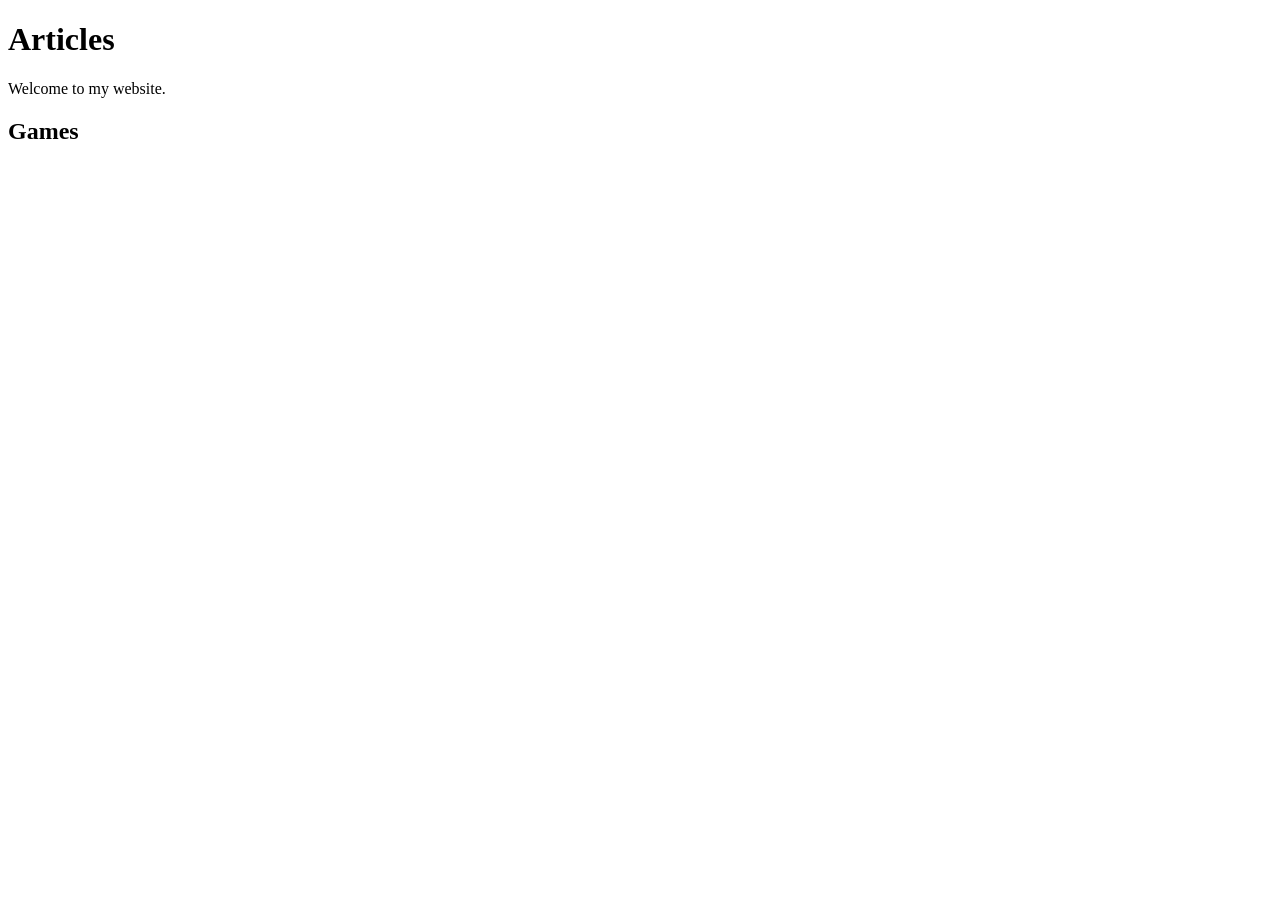
==== index.html @ 73c307e3 "Add initial index.html file" ====
<!DOCTYPE html>
<html lang="en">
<head>
  <meta charset="UTF-8">
  <meta name="viewport" content="width=device-width, initial-scale=1">
  <title>Deterministic Wetware</title>
</head>
<body>
  <h1>Articles</h1>
  <p>Welcome to my website.</p>
  <h2>Games</h2>
</body>
</html>
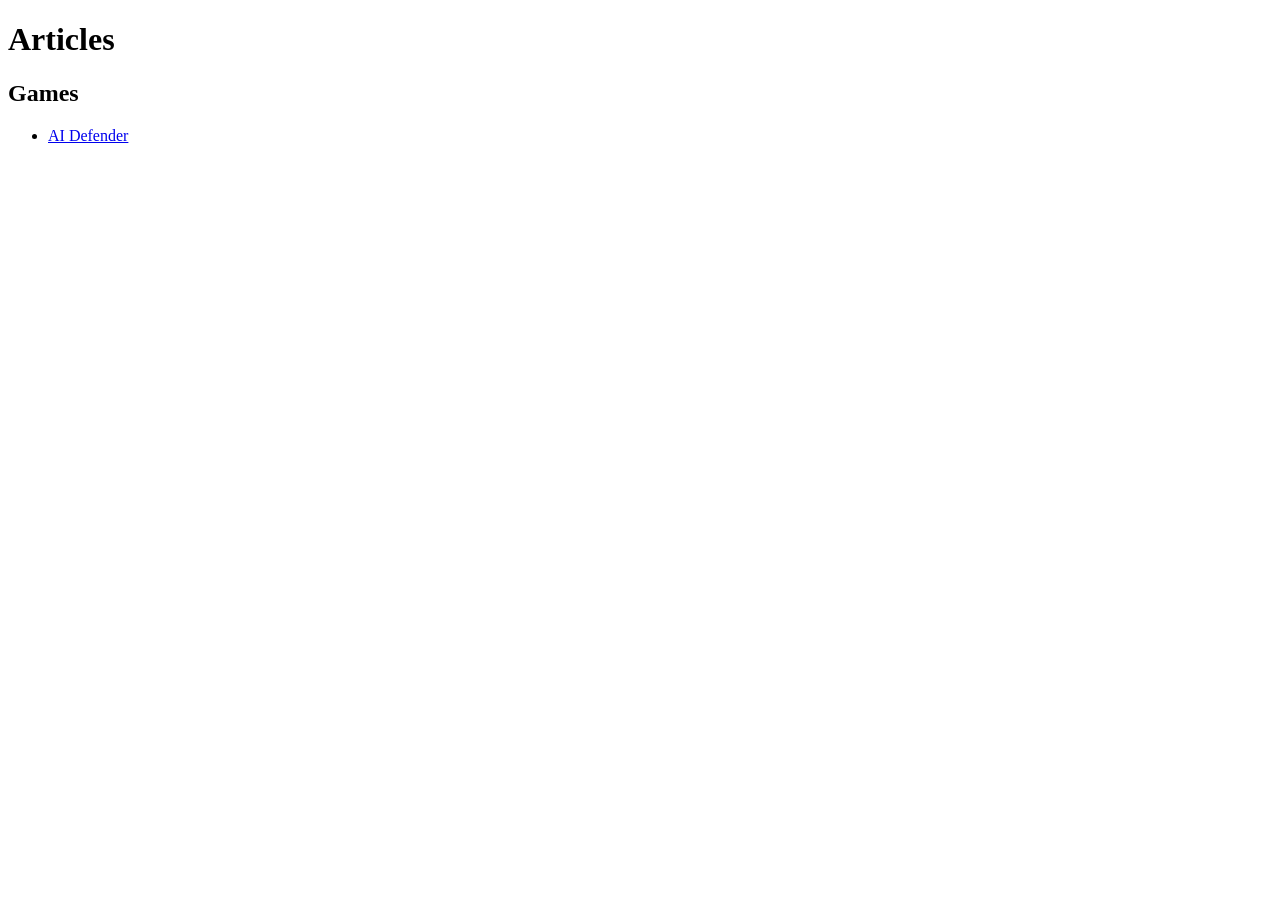
==== commit 05c2c182: "Added ai-defender" ====
--- a/index.html
+++ b/index.html
@@ -7,7 +7,9 @@
 </head>
 <body>
   <h1>Articles</h1>
-  <p>Welcome to my website.</p>
   <h2>Games</h2>
+  <ul>
+    <li><a href="ai-defender/index.html">AI Defender</a></li>
+  </ul>
 </body>
 </html>
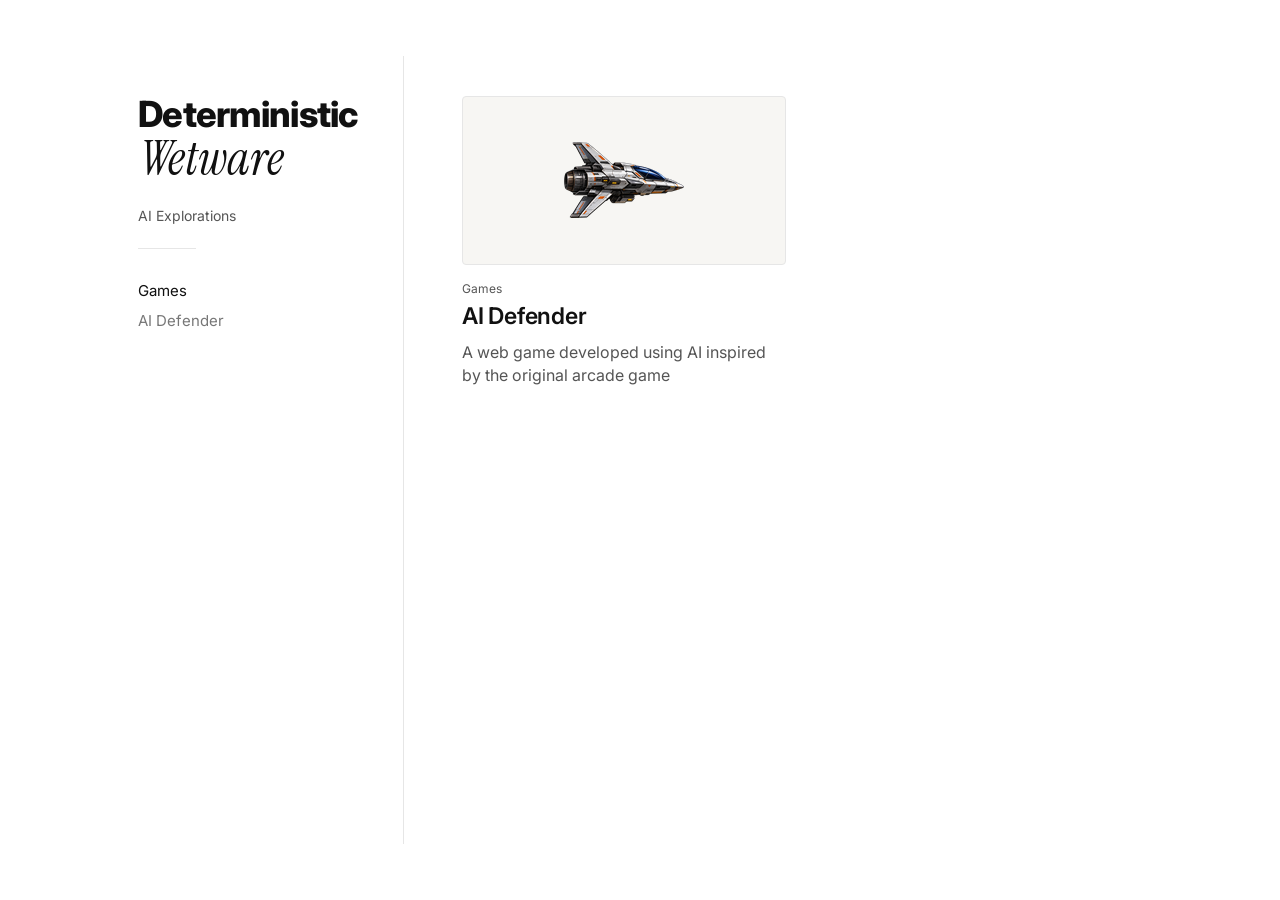
==== commit 2958bfea: "Improved index.html" ====
--- a/index.html
+++ b/index.html
@@ -4,12 +4,213 @@
   <meta charset="UTF-8">
   <meta name="viewport" content="width=device-width, initial-scale=1">
   <title>Deterministic Wetware</title>
+  <link rel="preconnect" href="https://fonts.googleapis.com">
+  <link rel="preconnect" href="https://fonts.gstatic.com" crossorigin>
+  <link rel="stylesheet" href="https://fonts.googleapis.com/css2?family=Inter:wght@400;600;800&family=Instrument+Serif:ital@1&display=swap">
+  <style>
+    :root {
+      --text: #111;
+      --text-muted: #555;
+      --text-faint: #777;
+      --border: #e6e6e6;
+      --image-bg: #f7f6f3;
+      --bg: #fff;
+    }
+
+    * {
+      box-sizing: border-box;
+    }
+
+    body {
+      margin: 0;
+      background: var(--bg);
+      color: var(--text);
+      font-family: Inter, -apple-system, "Segoe UI", Helvetica, Arial, sans-serif;
+      -webkit-font-smoothing: antialiased;
+    }
+
+    a {
+      color: inherit;
+      text-decoration: none;
+    }
+
+    .page {
+      display: grid;
+      grid-template-columns: 290px 1fr;
+      max-width: 1100px;
+      margin: 0 auto;
+      padding: 56px 24px;
+      min-height: 100vh;
+    }
+
+    /* Left column: site title, tagline and navigation. */
+
+    .sidebar {
+      padding: 40px 32px 0 24px;
+      border-right: 1px solid var(--border);
+    }
+
+    .site-title {
+      margin: 0;
+      font-size: 36px;
+      line-height: 1.05;
+      font-weight: 800;
+      letter-spacing: -0.02em;
+    }
+
+    .site-title em {
+      display: block;
+      padding-left: 2px;
+      font-family: "Instrument Serif", Georgia, serif;
+      font-style: italic;
+      font-weight: 400;
+      font-size: 48px;
+      letter-spacing: 0;
+    }
+
+    .tagline {
+      margin: 22px 0 0;
+      font-size: 14px;
+      line-height: 1.45;
+      color: var(--text-muted);
+    }
+
+    .tagline::after {
+      content: "";
+      display: block;
+      width: 58px;
+      margin-top: 22px;
+      border-bottom: 1px solid var(--border);
+    }
+
+    .nav-section {
+      margin: 32px 0 0;
+      font-size: 15px;
+      font-weight: 400;
+      color: var(--text);
+    }
+
+    .nav-list {
+      list-style: none;
+      margin: 0;
+      padding: 0;
+    }
+
+    .nav-list li {
+      margin-top: 10px;
+    }
+
+    .nav-list a {
+      font-size: 15px;
+      color: var(--text-faint);
+      transition: color 0.15s;
+    }
+
+    .nav-list a:hover {
+      color: var(--text);
+    }
+
+    /* Content columns: article cards. */
+
+    .cards {
+      display: grid;
+      grid-template-columns: repeat(2, minmax(0, 1fr));
+      gap: 56px;
+      align-content: start;
+      padding: 40px 0 0 58px;
+    }
+
+    .card-image {
+      display: flex;
+      align-items: center;
+      justify-content: center;
+      aspect-ratio: 330 / 172;
+      background: var(--image-bg);
+      border: 1px solid var(--border);
+      border-radius: 4px;
+      overflow: hidden;
+    }
+
+    .card-image img {
+      width: 128px;
+      height: 128px;
+      transition: transform 0.3s;
+    }
+
+    .card:hover .card-image img {
+      transform: scale(1.06);
+    }
+
+    .card-category {
+      margin: 16px 0 0;
+      font-size: 12px;
+      color: var(--text-muted);
+    }
+
+    .card-title {
+      margin: 6px 0 0;
+      font-size: 23px;
+      line-height: 1.25;
+      font-weight: 600;
+      letter-spacing: -0.01em;
+    }
+
+    .card:hover .card-title {
+      text-decoration: underline;
+      text-underline-offset: 3px;
+      text-decoration-thickness: 1px;
+    }
+
+    .card-text {
+      margin: 10px 0 0;
+      font-size: 16px;
+      line-height: 1.45;
+      color: var(--text-muted);
+    }
+
+    @media (max-width: 760px) {
+      .page {
+        grid-template-columns: minmax(0, 1fr);
+        align-content: start;
+        padding: 32px 16px;
+      }
+
+      .sidebar {
+        padding: 0 0 32px;
+        border-right: none;
+        border-bottom: 1px solid var(--border);
+      }
+
+      .cards {
+        grid-template-columns: 1fr;
+        padding: 32px 0 0;
+      }
+    }
+  </style>
 </head>
 <body>
-  <h1>Articles</h1>
-  <h2>Games</h2>
-  <ul>
-    <li><a href="ai-defender/index.html">AI Defender</a></li>
-  </ul>
+  <div class="page">
+    <aside class="sidebar">
+      <h1 class="site-title">Deterministic <em>Wetware</em></h1>
+      <p class="tagline">AI Explorations</p>
+      <nav>
+        <h2 class="nav-section">Games</h2>
+        <ul class="nav-list">
+          <li><a href="ai-defender/index.html">AI Defender</a></li>
+        </ul>
+      </nav>
+    </aside>
+
+    <main class="cards">
+      <a class="card" href="ai-defender/index.html">
+        <div class="card-image">
+          <img src="images/ai-defender.png" alt="AI Defender ship">
+        </div>
+        <p class="card-category">Games</p>
+        <h3 class="card-title">AI Defender</h3>
+        <p class="card-text">A web game developed using AI inspired by the original arcade game</p>
+      </a>
+    </main>
+  </div>
 </body>
 </html>
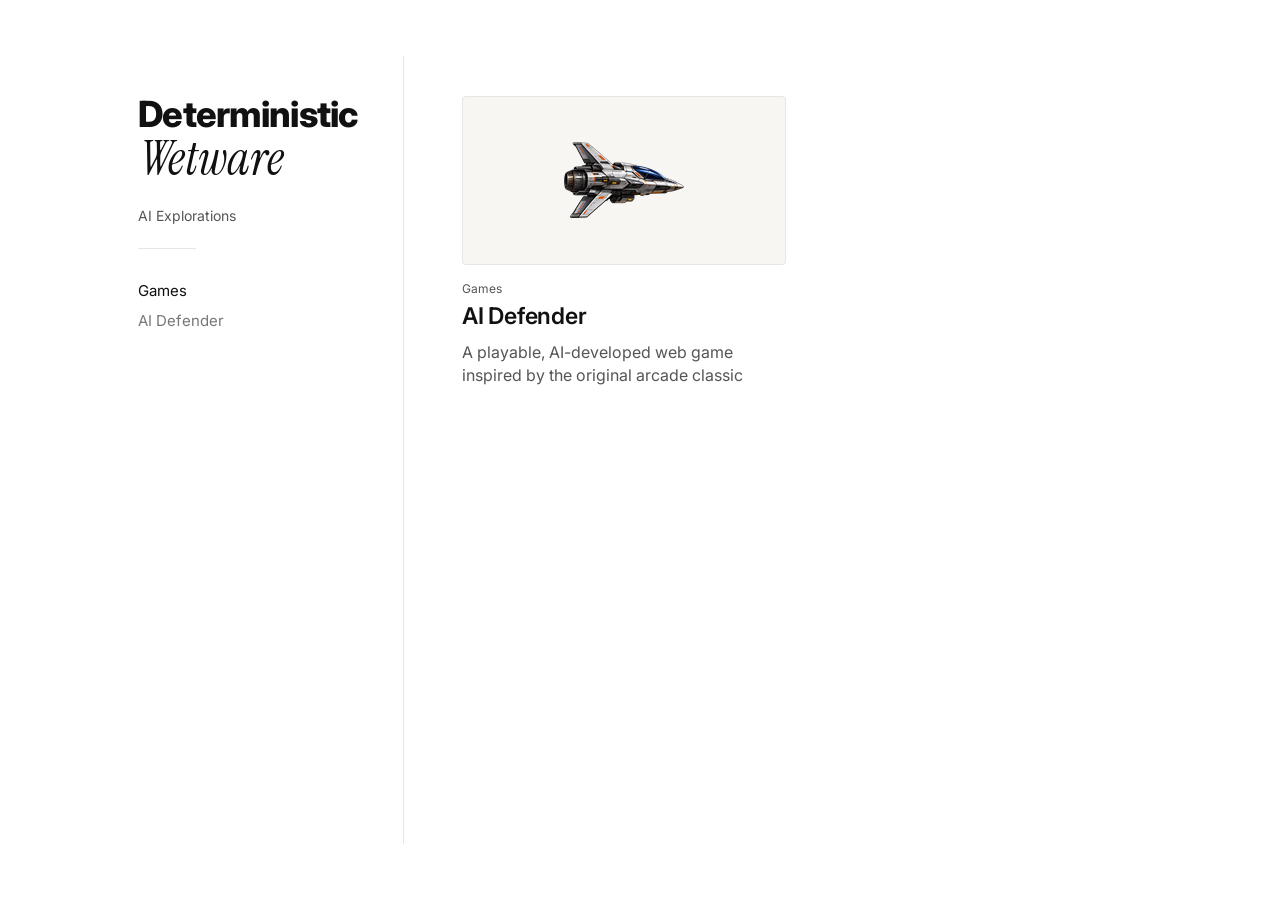
==== commit 5ee755f0: "style.css" ====
--- a/index.html
+++ b/index.html
@@ -7,186 +7,7 @@
   <link rel="preconnect" href="https://fonts.googleapis.com">
   <link rel="preconnect" href="https://fonts.gstatic.com" crossorigin>
   <link rel="stylesheet" href="https://fonts.googleapis.com/css2?family=Inter:wght@400;600;800&family=Instrument+Serif:ital@1&display=swap">
-  <style>
-    :root {
-      --text: #111;
-      --text-muted: #555;
-      --text-faint: #777;
-      --border: #e6e6e6;
-      --image-bg: #f7f6f3;
-      --bg: #fff;
-    }
-
-    * {
-      box-sizing: border-box;
-    }
-
-    body {
-      margin: 0;
-      background: var(--bg);
-      color: var(--text);
-      font-family: Inter, -apple-system, "Segoe UI", Helvetica, Arial, sans-serif;
-      -webkit-font-smoothing: antialiased;
-    }
-
-    a {
-      color: inherit;
-      text-decoration: none;
-    }
-
-    .page {
-      display: grid;
-      grid-template-columns: 290px 1fr;
-      max-width: 1100px;
-      margin: 0 auto;
-      padding: 56px 24px;
-      min-height: 100vh;
-    }
-
-    /* Left column: site title, tagline and navigation. */
-
-    .sidebar {
-      padding: 40px 32px 0 24px;
-      border-right: 1px solid var(--border);
-    }
-
-    .site-title {
-      margin: 0;
-      font-size: 36px;
-      line-height: 1.05;
-      font-weight: 800;
-      letter-spacing: -0.02em;
-    }
-
-    .site-title em {
-      display: block;
-      padding-left: 2px;
-      font-family: "Instrument Serif", Georgia, serif;
-      font-style: italic;
-      font-weight: 400;
-      font-size: 48px;
-      letter-spacing: 0;
-    }
-
-    .tagline {
-      margin: 22px 0 0;
-      font-size: 14px;
-      line-height: 1.45;
-      color: var(--text-muted);
-    }
-
-    .tagline::after {
-      content: "";
-      display: block;
-      width: 58px;
-      margin-top: 22px;
-      border-bottom: 1px solid var(--border);
-    }
-
-    .nav-section {
-      margin: 32px 0 0;
-      font-size: 15px;
-      font-weight: 400;
-      color: var(--text);
-    }
-
-    .nav-list {
-      list-style: none;
-      margin: 0;
-      padding: 0;
-    }
-
-    .nav-list li {
-      margin-top: 10px;
-    }
-
-    .nav-list a {
-      font-size: 15px;
-      color: var(--text-faint);
-      transition: color 0.15s;
-    }
-
-    .nav-list a:hover {
-      color: var(--text);
-    }
-
-    /* Content columns: article cards. */
-
-    .cards {
-      display: grid;
-      grid-template-columns: repeat(2, minmax(0, 1fr));
-      gap: 56px;
-      align-content: start;
-      padding: 40px 0 0 58px;
-    }
-
-    .card-image {
-      display: flex;
-      align-items: center;
-      justify-content: center;
-      aspect-ratio: 330 / 172;
-      background: var(--image-bg);
-      border: 1px solid var(--border);
-      border-radius: 4px;
-      overflow: hidden;
-    }
-
-    .card-image img {
-      width: 128px;
-      height: 128px;
-      transition: transform 0.3s;
-    }
-
-    .card:hover .card-image img {
-      transform: scale(1.06);
-    }
-
-    .card-category {
-      margin: 16px 0 0;
-      font-size: 12px;
-      color: var(--text-muted);
-    }
-
-    .card-title {
-      margin: 6px 0 0;
-      font-size: 23px;
-      line-height: 1.25;
-      font-weight: 600;
-      letter-spacing: -0.01em;
-    }
-
-    .card:hover .card-title {
-      text-decoration: underline;
-      text-underline-offset: 3px;
-      text-decoration-thickness: 1px;
-    }
-
-    .card-text {
-      margin: 10px 0 0;
-      font-size: 16px;
-      line-height: 1.45;
-      color: var(--text-muted);
-    }
-
-    @media (max-width: 760px) {
-      .page {
-        grid-template-columns: minmax(0, 1fr);
-        align-content: start;
-        padding: 32px 16px;
-      }
-
-      .sidebar {
-        padding: 0 0 32px;
-        border-right: none;
-        border-bottom: 1px solid var(--border);
-      }
-
-      .cards {
-        grid-template-columns: 1fr;
-        padding: 32px 0 0;
-      }
-    }
-  </style>
+  <link rel="stylesheet" href="style.css">
 </head>
 <body>
   <div class="page">
@@ -208,7 +29,7 @@
         </div>
         <p class="card-category">Games</p>
         <h3 class="card-title">AI Defender</h3>
-        <p class="card-text">A web game developed using AI inspired by the original arcade game</p>
+        <p class="card-text">A playable, AI-developed web game inspired by the original arcade classic</p>
       </a>
     </main>
   </div>
--- a/style.css
+++ b/style.css
@@ -0,0 +1,178 @@
+:root {
+  --text: #111;
+  --text-muted: #555;
+  --text-faint: #777;
+  --border: #e6e6e6;
+  --image-bg: #f7f6f3;
+  --bg: #fff;
+}
+
+* {
+  box-sizing: border-box;
+}
+
+body {
+  margin: 0;
+  background: var(--bg);
+  color: var(--text);
+  font-family: Inter, -apple-system, "Segoe UI", Helvetica, Arial, sans-serif;
+  -webkit-font-smoothing: antialiased;
+}
+
+a {
+  color: inherit;
+  text-decoration: none;
+}
+
+.page {
+  display: grid;
+  grid-template-columns: 290px 1fr;
+  max-width: 1100px;
+  margin: 0 auto;
+  padding: 56px 24px;
+  min-height: 100vh;
+}
+
+/* Left column: site title, tagline and navigation. */
+
+.sidebar {
+  padding: 40px 32px 0 24px;
+  border-right: 1px solid var(--border);
+}
+
+.site-title {
+  margin: 0;
+  font-size: 36px;
+  line-height: 1.05;
+  font-weight: 800;
+  letter-spacing: -0.02em;
+}
+
+.site-title em {
+  display: block;
+  padding-left: 2px;
+  font-family: "Instrument Serif", Georgia, serif;
+  font-style: italic;
+  font-weight: 400;
+  font-size: 48px;
+  letter-spacing: 0;
+}
+
+.tagline {
+  margin: 22px 0 0;
+  font-size: 14px;
+  line-height: 1.45;
+  color: var(--text-muted);
+}
+
+.tagline::after {
+  content: "";
+  display: block;
+  width: 58px;
+  margin-top: 22px;
+  border-bottom: 1px solid var(--border);
+}
+
+.nav-section {
+  margin: 32px 0 0;
+  font-size: 15px;
+  font-weight: 400;
+  color: var(--text);
+}
+
+.nav-list {
+  list-style: none;
+  margin: 0;
+  padding: 0;
+}
+
+.nav-list li {
+  margin-top: 10px;
+}
+
+.nav-list a {
+  font-size: 15px;
+  color: var(--text-faint);
+  transition: color 0.15s;
+}
+
+.nav-list a:hover {
+  color: var(--text);
+}
+
+/* Content columns: article cards. */
+
+.cards {
+  display: grid;
+  grid-template-columns: repeat(2, minmax(0, 1fr));
+  gap: 56px;
+  align-content: start;
+  padding: 40px 0 0 58px;
+}
+
+.card-image {
+  display: flex;
+  align-items: center;
+  justify-content: center;
+  aspect-ratio: 330 / 172;
+  background: var(--image-bg);
+  border: 1px solid var(--border);
+  border-radius: 4px;
+  overflow: hidden;
+}
+
+.card-image img {
+  width: 128px;
+  height: 128px;
+  transition: transform 0.3s;
+}
+
+.card:hover .card-image img {
+  transform: scale(1.06);
+}
+
+.card-category {
+  margin: 16px 0 0;
+  font-size: 12px;
+  color: var(--text-muted);
+}
+
+.card-title {
+  margin: 6px 0 0;
+  font-size: 23px;
+  line-height: 1.25;
+  font-weight: 600;
+  letter-spacing: -0.01em;
+}
+
+.card:hover .card-title {
+  text-decoration: underline;
+  text-underline-offset: 3px;
+  text-decoration-thickness: 1px;
+}
+
+.card-text {
+  margin: 10px 0 0;
+  font-size: 16px;
+  line-height: 1.45;
+  color: var(--text-muted);
+}
+
+@media (max-width: 760px) {
+  .page {
+    grid-template-columns: minmax(0, 1fr);
+    align-content: start;
+    padding: 32px 16px;
+  }
+
+  .sidebar {
+    padding: 0 0 32px;
+    border-right: none;
+    border-bottom: 1px solid var(--border);
+  }
+
+  .cards {
+    grid-template-columns: 1fr;
+    padding: 32px 0 0;
+  }
+}
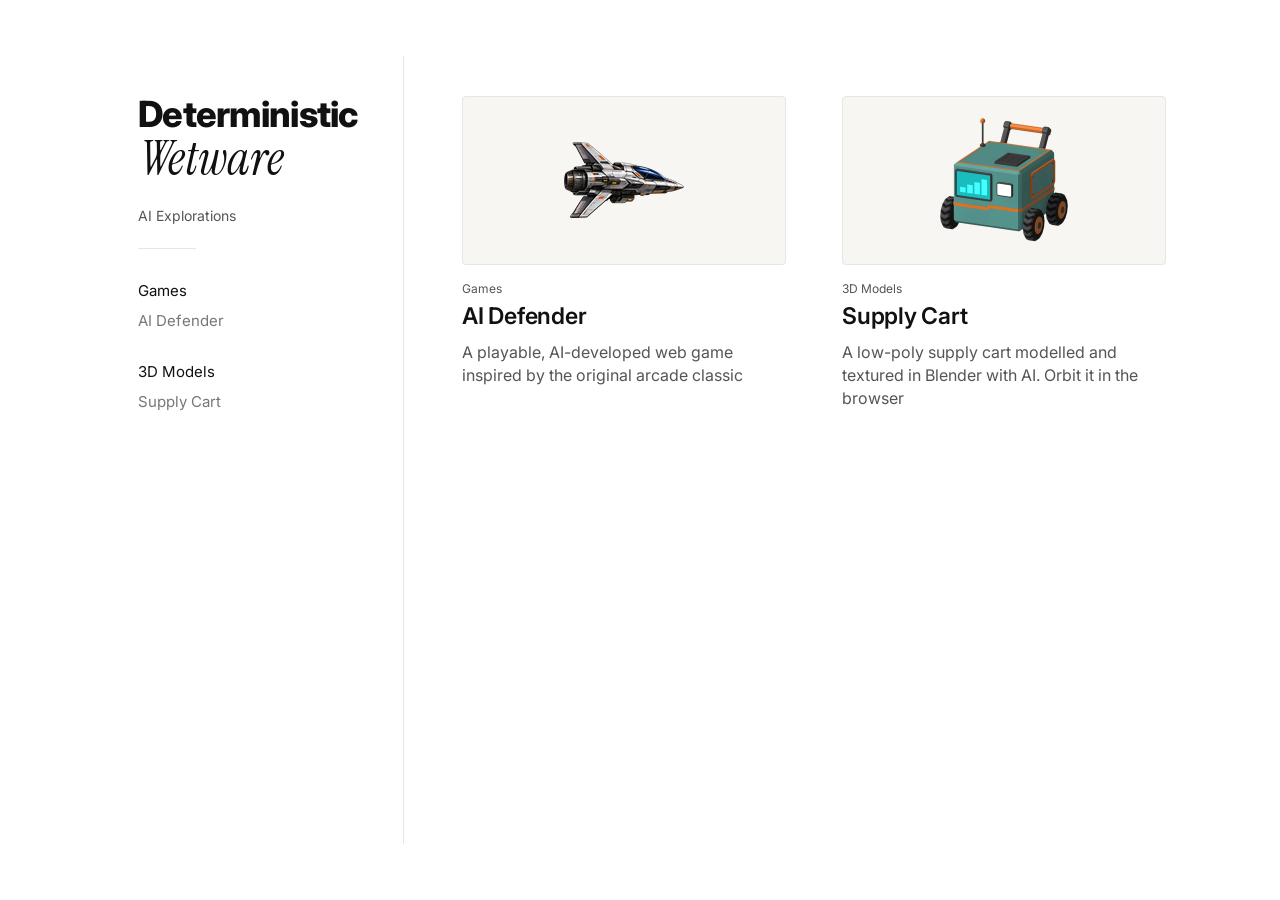
==== commit 79852376: "Added supply-cart" ====
--- a/index.html
+++ b/index.html
@@ -19,6 +19,10 @@
         <ul class="nav-list">
           <li><a href="ai-defender/index.html">AI Defender</a></li>
         </ul>
+        <h2 class="nav-section">3D Models</h2>
+        <ul class="nav-list">
+          <li><a href="supply-cart/index.html">Supply Cart</a></li>
+        </ul>
       </nav>
     </aside>
 
@@ -31,6 +35,14 @@
         <h3 class="card-title">AI Defender</h3>
         <p class="card-text">A playable, AI-developed web game inspired by the original arcade classic</p>
       </a>
+      <a class="card" href="supply-cart/index.html">
+        <div class="card-image">
+          <img src="images/supply-cart.png" alt="Supply cart model">
+        </div>
+        <p class="card-category">3D Models</p>
+        <h3 class="card-title">Supply Cart</h3>
+        <p class="card-text">A low-poly supply cart modelled and textured in Blender with AI. Orbit it in the browser</p>
+      </a>
     </main>
   </div>
 </body>
